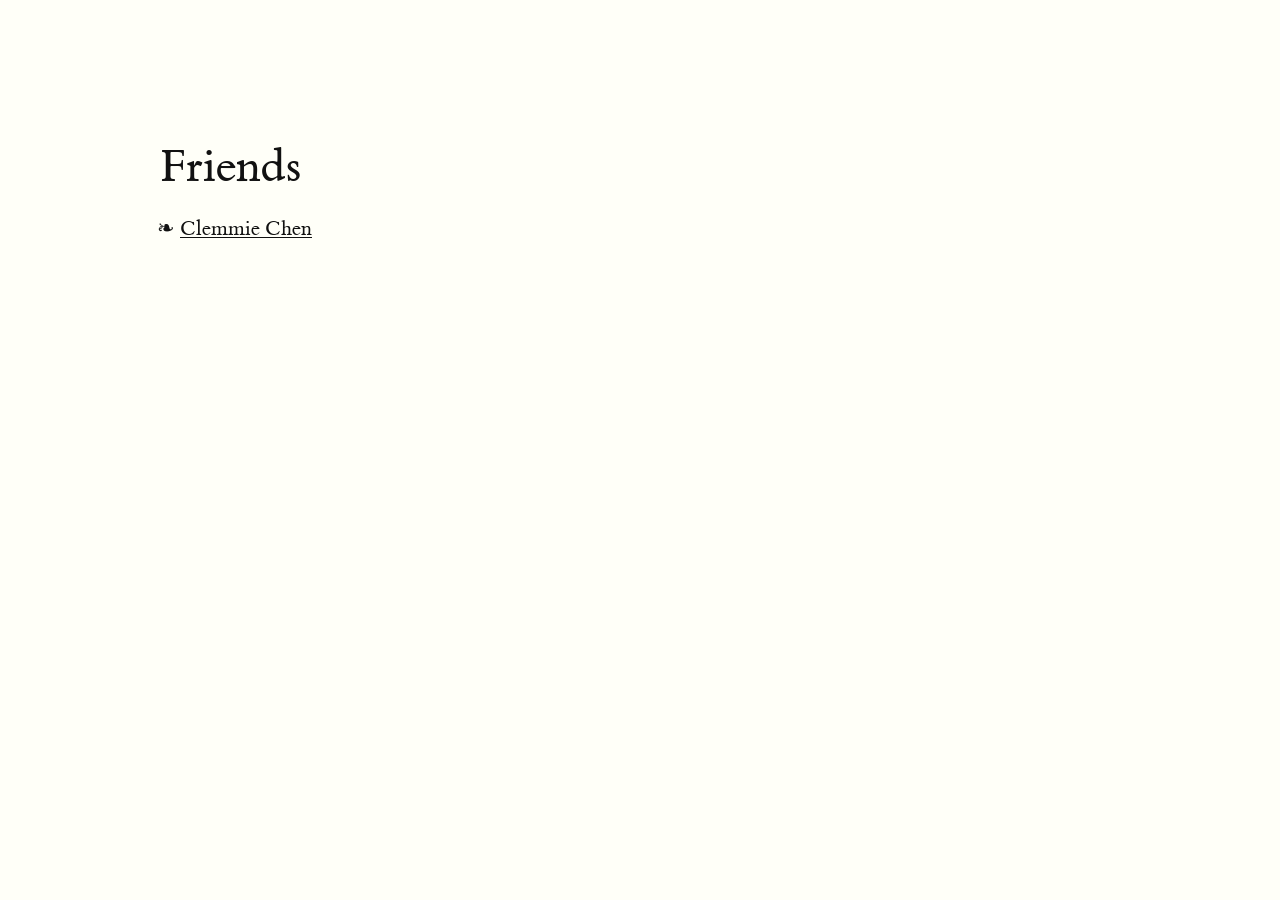
==== friends/index.html @ 159fab3c "feat: added clemmie as a friend" ====
<!DOCTYPE html>
<html>
    <head>
        <title>Jichao Yang - Friends</title>
        <link rel="stylesheet" href="../css/tufte/tufte.css">
    </head>
    <body>
        <article>
            <h1>Friends</h1>
            <nav>
                <ul style="padding: 0 0 0 20px; list-style-type: '❧ '">
                    <li><a href="https://clemmiechen.cc" target="_blank">Clemmie Chen</a></li>
                </ul>
            </nav>
        </article>
    </body>
</html>
---- css/tufte/tufte.css ----
@charset "UTF-8";

/* Import ET Book styles
   adapted from https://github.com/edwardtufte/et-book/blob/gh-pages/et-book.css */

@font-face {
    font-family: "et-book";
    src: url("et-book/et-book-roman-line-figures/et-book-roman-line-figures.eot");
    src: url("et-book/et-book-roman-line-figures/et-book-roman-line-figures.eot?#iefix") format("embedded-opentype"), url("et-book/et-book-roman-line-figures/et-book-roman-line-figures.woff") format("woff"), url("et-book/et-book-roman-line-figures/et-book-roman-line-figures.ttf") format("truetype"), url("et-book/et-book-roman-line-figures/et-book-roman-line-figures.svg#etbookromanosf") format("svg");
    font-weight: normal;
    font-style: normal;
    font-display: swap;
}

@font-face {
    font-family: "et-book";
    src: url("et-book/et-book-display-italic-old-style-figures/et-book-display-italic-old-style-figures.eot");
    src: url("et-book/et-book-display-italic-old-style-figures/et-book-display-italic-old-style-figures.eot?#iefix") format("embedded-opentype"), url("et-book/et-book-display-italic-old-style-figures/et-book-display-italic-old-style-figures.woff") format("woff"), url("et-book/et-book-display-italic-old-style-figures/et-book-display-italic-old-style-figures.ttf") format("truetype"), url("et-book/et-book-display-italic-old-style-figures/et-book-display-italic-old-style-figures.svg#etbookromanosf") format("svg");
    font-weight: normal;
    font-style: italic;
    font-display: swap;
}

@font-face {
    font-family: "et-book";
    src: url("et-book/et-book-bold-line-figures/et-book-bold-line-figures.eot");
    src: url("et-book/et-book-bold-line-figures/et-book-bold-line-figures.eot?#iefix") format("embedded-opentype"), url("et-book/et-book-bold-line-figures/et-book-bold-line-figures.woff") format("woff"), url("et-book/et-book-bold-line-figures/et-book-bold-line-figures.ttf") format("truetype"), url("et-book/et-book-bold-line-figures/et-book-bold-line-figures.svg#etbookromanosf") format("svg");
    font-weight: bold;
    font-style: normal;
    font-display: swap;
}

@font-face {
    font-family: "et-book-roman-old-style";
    src: url("et-book/et-book-roman-old-style-figures/et-book-roman-old-style-figures.eot");
    src: url("et-book/et-book-roman-old-style-figures/et-book-roman-old-style-figures.eot?#iefix") format("embedded-opentype"), url("et-book/et-book-roman-old-style-figures/et-book-roman-old-style-figures.woff") format("woff"), url("et-book/et-book-roman-old-style-figures/et-book-roman-old-style-figures.ttf") format("truetype"), url("et-book/et-book-roman-old-style-figures/et-book-roman-old-style-figures.svg#etbookromanosf") format("svg");
    font-weight: normal;
    font-style: normal;
    font-display: swap;
}

/* Tufte CSS styles */
html {
    font-size: 15px;
}

body {
    width: 87.5%;
    margin-left: auto;
    margin-right: auto;
    padding-left: 12.5%;
    font-family: et-book, Palatino, "Palatino Linotype", "Palatino LT STD", "Book Antiqua", Georgia, serif;
    background-color: #fffff8;
    color: #111;
    max-width: 1400px;
    counter-reset: sidenote-counter;
}

/* Adds dark mode */
@media (prefers-color-scheme: dark) {
    body {
        background-color: #151515;
        color: #ddd;
    }
}

h1 {
    font-weight: 400;
    margin-top: 4rem;
    margin-bottom: 1.5rem;
    font-size: 3.2rem;
    line-height: 1;
}

h2 {
    font-style: italic;
    font-weight: 400;
    margin-top: 2.1rem;
    margin-bottom: 1.4rem;
    font-size: 2.2rem;
    line-height: 1;
}

h3 {
    font-style: italic;
    font-weight: 400;
    font-size: 1.7rem;
    margin-top: 2rem;
    margin-bottom: 1.4rem;
    line-height: 1;
}

hr {
    display: block;
    height: 1px;
    width: 55%;
    border: 0;
    border-top: 1px solid #ccc;
    margin: 1em 0;
    padding: 0;
}

p.subtitle {
    font-style: italic;
    margin-top: 1rem;
    margin-bottom: 1rem;
    font-size: 1.8rem;
    display: block;
    line-height: 1;
}

.numeral {
    font-family: et-book-roman-old-style;
}

.danger {
    color: red;
}

article {
    padding: 5rem 0rem;
}

section {
    padding-top: 1rem;
    padding-bottom: 1rem;
}

p,
dl,
ol,
ul {
    font-size: 1.4rem;
    line-height: 2rem;
}

p {
    margin-top: 1.4rem;
    margin-bottom: 1.4rem;
    padding-right: 0;
    vertical-align: baseline;
}

/* Chapter Epigraphs */
div.epigraph {
    margin: 5em 0;
}

div.epigraph > blockquote {
    margin-top: 3em;
    margin-bottom: 3em;
}

div.epigraph > blockquote,
div.epigraph > blockquote > p {
    font-style: italic;
}

div.epigraph > blockquote > footer {
    font-style: normal;
}

div.epigraph > blockquote > footer > cite {
    font-style: italic;
}
/* end chapter epigraphs styles */

blockquote {
    font-size: 1.4rem;
}

blockquote p {
    width: 55%;
    margin-right: 40px;
}

blockquote footer {
    width: 55%;
    font-size: 1.1rem;
    text-align: right;
}

section > p,
section > footer,
section > table {
    width: 55%;
}

/* 50 + 5 == 55, to be the same width as paragraph */
section > dl,
section > ol,
section > ul {
    width: 50%;
    -webkit-padding-start: 5%;
}

dt:not(:first-child),
li:not(:first-child) {
    margin-top: 0.25rem;
}

figure {
    padding: 0;
    border: 0;
    font-size: 100%;
    font: inherit;
    vertical-align: baseline;
    max-width: 55%;
    -webkit-margin-start: 0;
    -webkit-margin-end: 0;
    margin: 0 0 3em 0;
}

figcaption {
    float: right;
    clear: right;
    margin-top: 0;
    margin-bottom: 0;
    font-size: 1.1rem;
    line-height: 1.6;
    vertical-align: baseline;
    position: relative;
    max-width: 40%;
}

figure.fullwidth figcaption {
    margin-right: 24%;
}

a:link,
a:visited {
    color: inherit;
    text-underline-offset: 0.1em;
    text-decoration-thickness: 0.05em;
}

/* Sidenotes, margin notes, figures, captions */
img {
    max-width: 100%;
}

.sidenote,
.marginnote {
    float: right;
    clear: right;
    margin-right: -60%;
    width: 50%;
    margin-top: 0.3rem;
    margin-bottom: 0;
    font-size: 1.1rem;
    line-height: 1.3;
    vertical-align: baseline;
    position: relative;
}

.sidenote-number {
    counter-increment: sidenote-counter;
}

.sidenote-number:after,
.sidenote:before {
    font-family: et-book-roman-old-style;
    position: relative;
    vertical-align: baseline;
}

.sidenote-number:after {
    content: counter(sidenote-counter);
    font-size: 1rem;
    top: -0.5rem;
    left: 0.1rem;
}

.sidenote:before {
    content: counter(sidenote-counter) " ";
    font-size: 1rem;
    top: -0.5rem;
}

blockquote .sidenote,
blockquote .marginnote {
    margin-right: -82%;
    min-width: 59%;
    text-align: left;
}

div.fullwidth,
table.fullwidth {
    width: 100%;
}

div.table-wrapper {
    overflow-x: auto;
    font-family: "Trebuchet MS", "Gill Sans", "Gill Sans MT", sans-serif;
}

.sans {
    font-family: "Gill Sans", "Gill Sans MT", Calibri, sans-serif;
    letter-spacing: .03em;
}

code, pre > code {
    font-family: Consolas, "Liberation Mono", Menlo, Courier, monospace;
    font-size: 1.0rem;
    line-height: 1.42;
    -webkit-text-size-adjust: 100%; /* Prevent adjustments of font size after orientation changes in iOS. See https://github.com/edwardtufte/tufte-css/issues/81#issuecomment-261953409 */
}

.sans > code {
    font-size: 1.2rem;
}

h1 > code,
h2 > code,
h3 > code {
    font-size: 0.80em;
}

.marginnote > code,
.sidenote > code {
    font-size: 1rem;
}

pre > code {
    font-size: 0.9rem;
    width: 52.5%;
    margin-left: 2.5%;
    overflow-x: auto;
    display: block;
}

pre.fullwidth > code {
    width: 90%;
}

.fullwidth {
    max-width: 90%;
    clear:both;
}

span.newthought {
    font-variant: small-caps;
    font-size: 1.2em;
}

input.margin-toggle {
    display: none;
}

label.sidenote-number {
    display: inline-block;
    max-height: 2rem; /* should be less than or equal to paragraph line-height */
}

label.margin-toggle:not(.sidenote-number) {
    display: none;
}

.iframe-wrapper {
    position: relative;
    padding-bottom: 56.25%; /* 16:9 */
    padding-top: 25px;
    height: 0;
}

.iframe-wrapper iframe {
    position: absolute;
    top: 0;
    left: 0;
    width: 100%;
    height: 100%;
}

@media (max-width: 760px) {
    body {
        width: 84%;
        padding-left: 8%;
        padding-right: 8%;
    }

    hr,
    section > p,
    section > footer,
    section > table {
        width: 100%;
    }

    pre > code {
        width: 97%;
    }

    section > dl,
    section > ol,
    section > ul {
        width: 90%;
    }

    figure {
        max-width: 90%;
    }

    figcaption,
    figure.fullwidth figcaption {
        margin-right: 0%;
        max-width: none;
    }

    blockquote {
        margin-left: 1.5em;
        margin-right: 0em;
    }

    blockquote p,
    blockquote footer {
        width: 100%;
    }

    label.margin-toggle:not(.sidenote-number) {
        display: inline;
    }

    .sidenote,
    .marginnote {
        display: none;
    }

    .margin-toggle:checked + .sidenote,
    .margin-toggle:checked + .marginnote {
        display: block;
        float: left;
        left: 1rem;
        clear: both;
        width: 95%;
        margin: 1rem 2.5%;
        vertical-align: baseline;
        position: relative;
    }

    label {
        cursor: pointer;
    }

    div.table-wrapper,
    table {
        width: 85%;
    }

    img {
        width: 100%;
    }
}
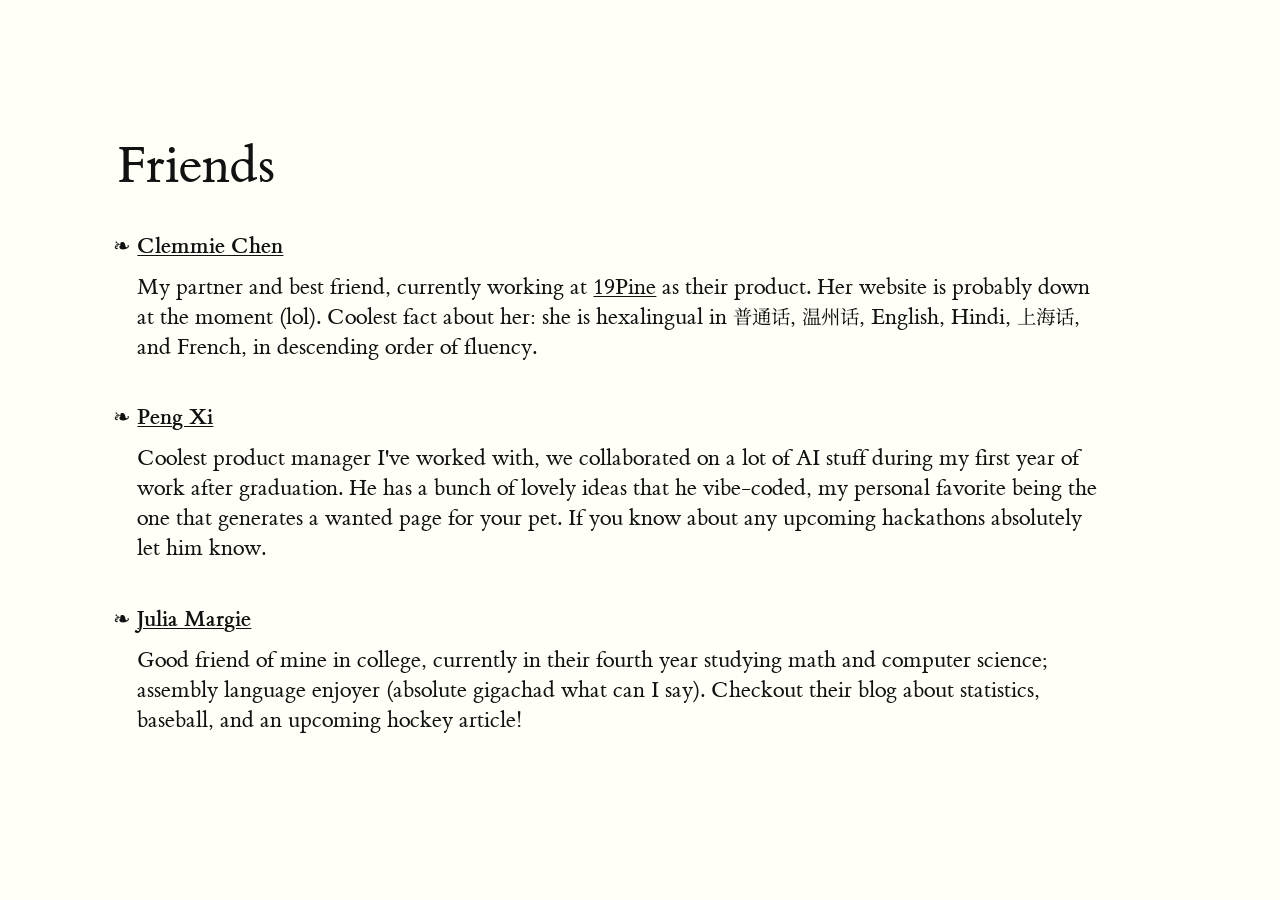
==== commit ee29e809: "Expand friends page; add shared site.css; tidy root nav - Extract Noto Serif SC + body font stack in" ====
--- a/friends/index.html
+++ b/friends/index.html
@@ -3,15 +3,59 @@
     <head>
         <title>Jichao Yang - Friends</title>
         <link rel="stylesheet" href="../css/tufte/tufte.css">
+        <link rel="stylesheet" href="../css/site.css">
+        <style>
+            body {
+                width: 78%;
+                max-width: 1000px;
+                margin-left: 8%;
+                margin-right: auto;
+                padding: 0;
+            }
+            article {
+                padding: 5rem 1rem;
+            }
+            article h1 {
+                margin-bottom: 2.5rem;
+            }
+            nav ul {
+                width: 100%;
+                -webkit-padding-start: 1.5em;
+                padding-left: 1.5em;
+            }
+            nav ul li {
+                width: auto;
+                margin-bottom: 1.8em;
+                line-height: 1.7;
+            }
+            nav ul li .friend-name {
+                font-weight: bold;
+            }
+            nav ul li p {
+                width: auto;
+                margin: 0.4em 0 0 0;
+            }
+        </style>
     </head>
     <body>
         <article>
             <h1>Friends</h1>
             <nav>
                 <ul style="padding: 0 0 0 20px; list-style-type: '❧ '">
-                    <li><a href="https://clemmiechen.cc" target="_blank">Clemmie Chen</a></li>
+                    <li>
+                        <a class="friend-name" href="https://clemmiechen.cc" target="_blank">Clemmie Chen</a>
+                        <p>My partner and best friend, currently working at <a href="https://19pine.ai" target="_blank">19Pine</a> as their product. Her website is probably down at the moment (lol). Coolest fact about her: she is hexalingual in 普通话, 温州话, English, Hindi, 上海话, and French, in descending order of fluency.</p>
+                    </li>
+                    <li>
+                        <a class="friend-name" href="https://vibecoding-bwwb5www.manus.space/" target="_blank">Peng Xi</a>
+                        <p>Coolest product manager I've worked with, we collaborated on a lot of AI stuff during my first year of work after graduation. He has a bunch of lovely ideas that he vibe-coded, my personal favorite being the one that generates a wanted page for your pet. If you know about any upcoming hackathons absolutely let him know.</p>
+                    </li>
+                    <li>
+                        <a class="friend-name" href="https://jmargie.github.io/" target="_blank">Julia Margie</a>
+                        <p>Good friend of mine in college, currently in their fourth year studying math and computer science; assembly language enjoyer (absolute gigachad what can I say). Checkout their blog about statistics, baseball, and an upcoming hockey article!</p>
+                    </li>
                 </ul>
             </nav>
         </article>
     </body>
-</html>+</html>
--- a/css/site.css
+++ b/css/site.css
@@ -0,0 +1,12 @@
+/* Site-wide overrides applied on top of tufte.css.
+   Loaded after tufte.css in every page <head>. */
+
+@import url('https://fonts.googleapis.com/css2?family=Noto+Serif+SC:wght@400;700&display=swap');
+
+/* English uses et-book; Chinese falls back to Noto Serif SC for a matching serif feel.
+   font-size-adjust: from-font anchors the visual size to et-book's natural x-height,
+   so CJK glyphs (which fill their em box) get scaled down to match Latin text. */
+body {
+    font-family: et-book, "Noto Serif SC", Palatino, "Palatino Linotype", "Palatino LT STD", "Book Antiqua", Georgia, serif;
+    font-size-adjust: from-font;
+}
